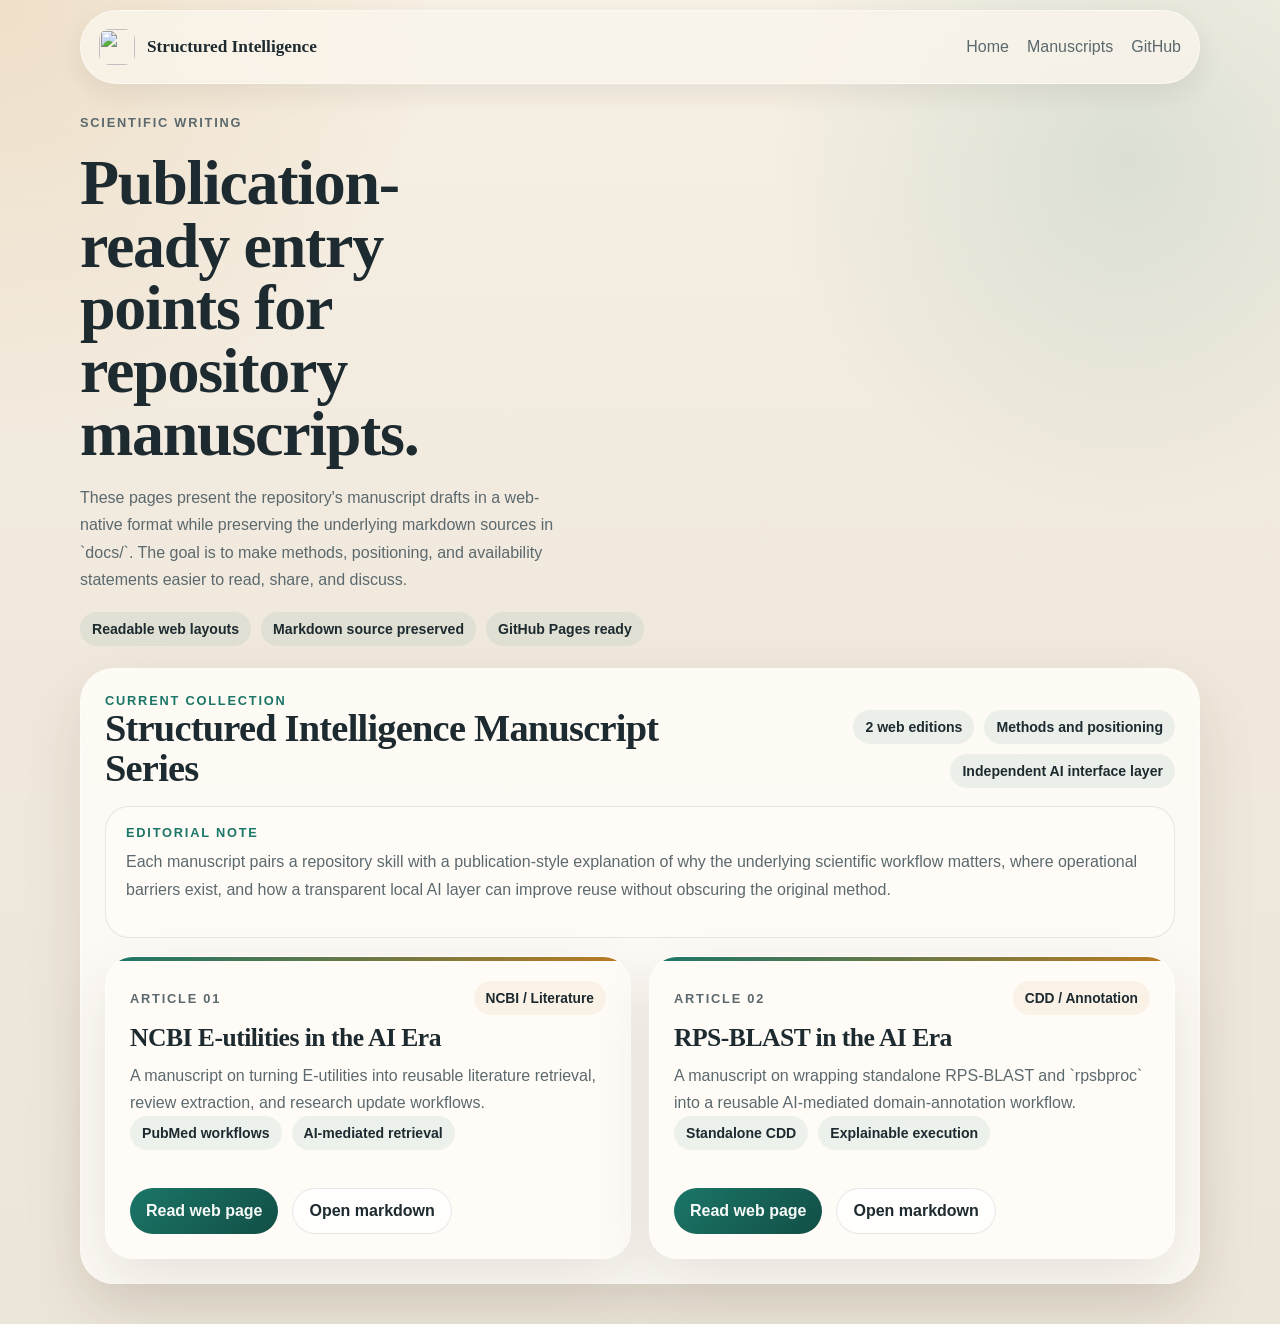
==== manuscripts/index.html @ f94b5e84 "Bind GitHub Pages to scientifictooling.org" ====
<!DOCTYPE html>
<html lang="en">
  <head>
    <meta charset="UTF-8" />
    <meta name="viewport" content="width=device-width, initial-scale=1.0" />
    <title>Structured Intelligence Manuscripts</title>
    <meta
      name="description"
      content="Web versions of Structured Intelligence manuscripts for the scientific community."
    />
    <link rel="canonical" href="https://scientifictooling.org/manuscripts/" />
    <link rel="stylesheet" href="./style.css" />
  </head>
  <body>
    <div class="shell">
      <nav class="topbar" aria-label="Primary">
        <a class="brand" href="../">
          <img src="../logo.svg" alt="" />
          <span>Structured Intelligence</span>
        </a>
        <div class="nav-links">
          <a href="../">Home</a>
          <a href="./">Manuscripts</a>
          <a href="https://github.com/mingzhangyang/structured-intelligence">GitHub</a>
        </div>
      </nav>

      <header class="hero">
        <p class="eyebrow">Scientific Writing</p>
        <h1>Publication-ready entry points for repository manuscripts.</h1>
        <p>
          These pages present the repository's manuscript drafts in a web-native
          format while preserving the underlying markdown sources in `docs/`. The
          goal is to make methods, positioning, and availability statements easier
          to read, share, and discuss.
        </p>
        <div class="hero-pills">
          <span class="meta-pill">Readable web layouts</span>
          <span class="meta-pill">Markdown source preserved</span>
          <span class="meta-pill">GitHub Pages ready</span>
        </div>
      </header>

      <section class="publication-frame">
        <div class="publication-header">
          <div>
            <p class="eyebrow">Current Collection</p>
            <h2>Structured Intelligence Manuscript Series</h2>
          </div>
          <div class="publication-meta">
            <span class="meta-pill">2 web editions</span>
            <span class="meta-pill">Methods and positioning</span>
            <span class="meta-pill">Independent AI interface layer</span>
          </div>
        </div>

        <div class="editor-note">
          <p class="eyebrow">Editorial Note</p>
          <p>
            Each manuscript pairs a repository skill with a publication-style explanation
            of why the underlying scientific workflow matters, where operational barriers
            exist, and how a transparent local AI layer can improve reuse without obscuring
            the original method.
          </p>
        </div>

        <main class="card-grid publication-grid">
          <article class="card card-feature publication-card">
            <div class="publication-kicker">
              <p class="eyebrow">Article 01</p>
              <span class="issue-pill">NCBI / Literature</span>
            </div>
            <h2>NCBI E-utilities in the AI Era</h2>
            <p>
              A manuscript on turning E-utilities into reusable literature retrieval,
              review extraction, and research update workflows.
            </p>
            <div class="article-meta">
              <span class="meta-pill">PubMed workflows</span>
              <span class="meta-pill">AI-mediated retrieval</span>
            </div>
            <div class="card-links">
              <a class="button button-primary" href="./ncbi-eutilities-assistant/">Read web page</a>
              <a class="button button-secondary" href="../ncbi-eutilities-assistant-manuscript.md">Open markdown</a>
            </div>
          </article>

          <article class="card card-feature publication-card">
            <div class="publication-kicker">
              <p class="eyebrow">Article 02</p>
              <span class="issue-pill">CDD / Annotation</span>
            </div>
            <h2>RPS-BLAST in the AI Era</h2>
            <p>
              A manuscript on wrapping standalone RPS-BLAST and `rpsbproc` into a
              reusable AI-mediated domain-annotation workflow.
            </p>
            <div class="article-meta">
              <span class="meta-pill">Standalone CDD</span>
              <span class="meta-pill">Explainable execution</span>
            </div>
            <div class="card-links">
              <a class="button button-primary" href="./rpsblast-assistant/">Read web page</a>
              <a class="button button-secondary" href="../rpsblast-assistant-manuscript.md">Open markdown</a>
            </div>
          </article>
        </main>
      </section>
    </div>
  </body>
</html>
---- manuscripts/style.css ----
:root {
  --bg: #f6efe2;
  --paper: rgba(255, 252, 247, 0.88);
  --paper-strong: rgba(255, 252, 247, 0.96);
  --ink: #1d2a2f;
  --muted: #5b696e;
  --teal: #1b7668;
  --gold: #bd7b22;
  --line: rgba(29, 42, 47, 0.1);
  --shadow: 0 24px 60px rgba(45, 35, 20, 0.1);
  --max-width: 1120px;
}

* {
  box-sizing: border-box;
}

html {
  scroll-behavior: smooth;
}

body {
  margin: 0;
  color: var(--ink);
  font-family: "Avenir Next", "Segoe UI", "Helvetica Neue", sans-serif;
  background:
    radial-gradient(circle at top left, rgba(189, 123, 34, 0.14), transparent 24%),
    radial-gradient(circle at 88% 12%, rgba(27, 118, 104, 0.12), transparent 22%),
    linear-gradient(180deg, #f7f0e4 0%, #f0e8dc 50%, #ece5d9 100%);
}

a {
  color: var(--teal);
}

.shell {
  width: min(calc(100% - 28px), var(--max-width));
  margin: 0 auto;
}

.topbar {
  position: sticky;
  top: 0;
  z-index: 5;
  display: flex;
  justify-content: space-between;
  align-items: center;
  gap: 16px;
  margin-top: 10px;
  padding: 14px 18px;
  border-radius: 999px;
  background: rgba(250, 245, 236, 0.78);
  backdrop-filter: blur(12px);
  border: 1px solid rgba(255, 255, 255, 0.52);
  box-shadow: 0 10px 26px rgba(45, 35, 20, 0.08);
}

.brand {
  display: inline-flex;
  align-items: center;
  gap: 12px;
  color: inherit;
  text-decoration: none;
  font-family: "Iowan Old Style", "Palatino Linotype", Georgia, serif;
  font-size: 1.08rem;
  font-weight: 700;
}

.brand img {
  width: 36px;
  height: 36px;
  border-radius: 10px;
}

.nav-links {
  display: flex;
  flex-wrap: wrap;
  gap: 18px;
}

.nav-links a {
  min-height: 44px;
  display: inline-flex;
  align-items: center;
  color: var(--muted);
  text-decoration: none;
}

.hero {
  display: grid;
  gap: 18px;
  padding: 28px 0 22px;
}

.hero-pills {
  display: flex;
  flex-wrap: wrap;
  gap: 10px;
}

.publication-frame {
  display: grid;
  gap: 18px;
  padding: 24px;
  margin-bottom: 40px;
  border-radius: 34px;
  background: var(--paper);
  border: 1px solid rgba(255, 255, 255, 0.54);
  box-shadow: var(--shadow);
}

.publication-header {
  display: flex;
  justify-content: space-between;
  align-items: end;
  gap: 18px;
}

.publication-header h2 {
  font-size: clamp(1.8rem, 3vw, 2.6rem);
  line-height: 1.05;
}

.publication-meta {
  display: flex;
  flex-wrap: wrap;
  gap: 10px;
  justify-content: flex-end;
}

.editor-note {
  padding: 18px 20px;
  border-radius: 24px;
  background: var(--paper-strong);
  border: 1px solid var(--line);
}

.editor-note p:last-child {
  margin-top: 8px;
  color: var(--muted);
  line-height: 1.72;
}

.eyebrow {
  margin: 0;
  color: var(--teal);
  font-size: 0.8rem;
  font-weight: 800;
  letter-spacing: 0.14em;
  text-transform: uppercase;
}

h1,
h2,
h3,
h4,
h5,
h6 {
  margin: 0;
  font-family: "Iowan Old Style", "Palatino Linotype", Georgia, serif;
  letter-spacing: -0.02em;
}

.hero h1 {
  font-size: clamp(2.6rem, 5vw, 4.8rem);
  line-height: 0.98;
  max-width: 10ch;
}

.hero p {
  max-width: 56ch;
  margin: 0;
  color: var(--muted);
  line-height: 1.72;
}

.card-grid {
  display: grid;
  grid-template-columns: repeat(2, minmax(0, 1fr));
  gap: 18px;
  padding-bottom: 40px;
}

.publication-grid {
  padding-bottom: 0;
}

.card,
.article-shell {
  background: var(--paper);
  border: 1px solid rgba(255, 255, 255, 0.54);
  box-shadow: var(--shadow);
}

.card {
  padding: 24px;
  border-radius: 28px;
}

.card-feature {
  position: relative;
  overflow: hidden;
}

.card-feature::before {
  content: "";
  position: absolute;
  inset: 0 0 auto 0;
  height: 4px;
  background: linear-gradient(90deg, var(--teal), var(--gold));
}

.publication-card {
  display: grid;
  align-content: start;
  gap: 0;
  min-height: 280px;
}

.publication-kicker {
  display: flex;
  justify-content: space-between;
  align-items: center;
  gap: 12px;
}

.issue-pill {
  min-height: 34px;
  padding: 0 12px;
  display: inline-flex;
  align-items: center;
  border-radius: 999px;
  background: rgba(189, 123, 34, 0.08);
  color: var(--ink);
  font-size: 0.86rem;
  font-weight: 700;
}

.card p {
  margin: 0;
  color: var(--muted);
  line-height: 1.65;
}

.card h2 {
  margin: 8px 0 10px;
  font-size: 1.6rem;
}

.card-links {
  display: flex;
  flex-wrap: wrap;
  gap: 14px;
  margin-top: 18px;
}

.button {
  display: inline-flex;
  align-items: center;
  justify-content: center;
  min-height: 46px;
  padding: 0 16px;
  border-radius: 999px;
  text-decoration: none;
  font-weight: 700;
}

.button-primary {
  background: linear-gradient(135deg, var(--teal) 0%, #124e45 100%);
  color: #f8faf8;
}

.button-secondary {
  background: rgba(255, 255, 255, 0.62);
  border: 1px solid var(--line);
  color: var(--ink);
}

.article-shell {
  padding: 26px;
  border-radius: 30px;
  margin: 22px 0 40px;
}

.article-layout {
  display: grid;
  grid-template-columns: minmax(240px, 280px) minmax(0, 1fr);
  gap: 28px;
  align-items: start;
}

.article-meta {
  display: flex;
  flex-wrap: wrap;
  gap: 10px;
  margin-bottom: 20px;
}

.meta-pill {
  min-height: 34px;
  padding: 0 12px;
  display: inline-flex;
  align-items: center;
  border-radius: 999px;
  background: rgba(27, 118, 104, 0.08);
  color: var(--ink);
  font-size: 0.88rem;
  font-weight: 700;
}

.article-content {
  max-width: 760px;
}

.article-side {
  position: sticky;
  top: 88px;
  display: grid;
  gap: 16px;
}

.side-card {
  padding: 20px;
  border-radius: 24px;
  background: var(--paper-strong);
  border: 1px solid var(--line);
}

.side-card h2 {
  margin: 8px 0 10px;
  font-size: 1.45rem;
}

.side-card p {
  margin: 0;
  color: var(--muted);
  line-height: 1.7;
}

.toc-card {
  padding-bottom: 18px;
}

.toc-links {
  display: grid;
  gap: 10px;
  margin-top: 12px;
}

.toc-links p {
  margin: 0;
}

.toc-link {
  display: block;
  padding: 10px 12px;
  border-radius: 14px;
  color: var(--ink);
  text-decoration: none;
  line-height: 1.45;
  background: rgba(27, 118, 104, 0.05);
  border: 1px solid rgba(27, 118, 104, 0.08);
}

.toc-sub {
  margin-left: 14px;
  font-size: 0.94rem;
  color: var(--muted);
}

.article-content h1 {
  margin: 24px 0 16px;
  font-size: clamp(2.2rem, 4vw, 3.2rem);
  line-height: 1.02;
}

.article-content h2 {
  margin: 28px 0 12px;
  font-size: clamp(1.6rem, 3vw, 2.05rem);
  line-height: 1.08;
  scroll-margin-top: 100px;
}

.article-content h3 {
  margin: 20px 0 10px;
  font-size: 1.3rem;
  scroll-margin-top: 100px;
}

.article-content h1:first-child {
  margin-top: 0;
}

.article-content p,
.article-content li {
  color: var(--ink);
  font-size: 1.02rem;
  line-height: 1.78;
}

.article-content ul,
.article-content ol {
  padding-left: 1.35rem;
}

.article-content pre {
  overflow-x: auto;
  padding: 16px;
  border-radius: 18px;
  background: rgba(28, 43, 47, 0.94);
  color: #eff6f2;
}

.article-content a {
  text-underline-offset: 0.16em;
}

.article-content hr {
  border: 0;
  border-top: 1px solid var(--line);
  margin: 30px 0;
}

.article-content code {
  font-family: "SFMono-Regular", Consolas, "Liberation Mono", monospace;
  font-size: 0.92em;
}

.article-content p code,
.article-content li code {
  padding: 0.14em 0.4em;
  border-radius: 8px;
  background: rgba(27, 118, 104, 0.08);
}

@media (max-width: 900px) {
  .card-grid {
    grid-template-columns: 1fr;
  }

  .article-layout {
    grid-template-columns: 1fr;
  }

  .article-side {
    position: static;
  }

  .publication-header {
    flex-direction: column;
    align-items: start;
  }

  .publication-meta {
    justify-content: flex-start;
  }
}

@media (max-width: 720px) {
  .shell {
    width: min(calc(100% - 20px), var(--max-width));
  }

  .topbar {
    flex-direction: column;
    align-items: stretch;
    border-radius: 28px;
  }

  .nav-links {
    flex-wrap: nowrap;
    overflow-x: auto;
    gap: 10px;
    scrollbar-width: none;
  }

  .nav-links::-webkit-scrollbar {
    display: none;
  }

  .nav-links a {
    flex: 0 0 auto;
    padding: 0 14px;
    border-radius: 999px;
    background: rgba(255, 255, 255, 0.62);
    border: 1px solid var(--line);
  }

  .button {
    width: 100%;
  }

  .card-links {
    flex-direction: column;
  }

  .article-shell,
  .card {
    padding: 20px;
  }
}
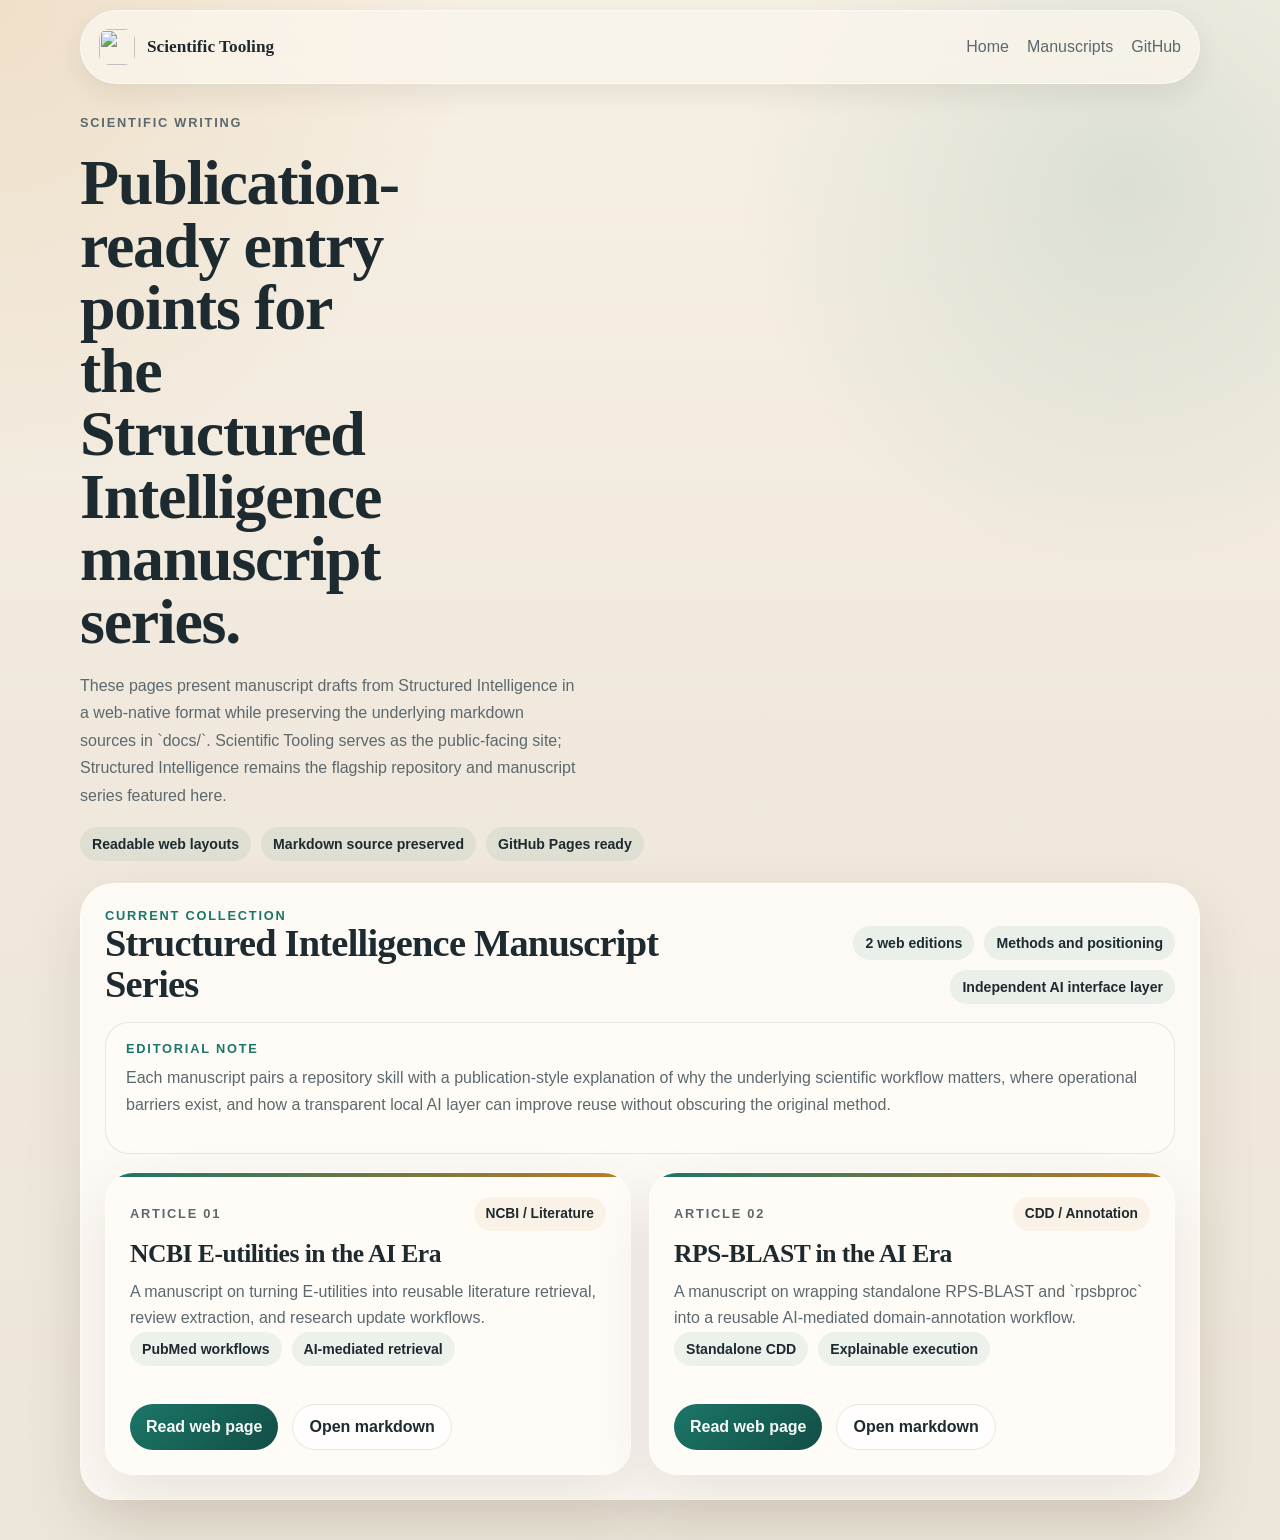
==== commit 28cc3dcb: "Align site branding with Scientific Tooling" ====
--- a/manuscripts/index.html
+++ b/manuscripts/index.html
@@ -3,10 +3,10 @@
   <head>
     <meta charset="UTF-8" />
     <meta name="viewport" content="width=device-width, initial-scale=1.0" />
-    <title>Structured Intelligence Manuscripts</title>
+    <title>Scientific Tooling Manuscripts | Structured Intelligence</title>
     <meta
       name="description"
-      content="Web versions of Structured Intelligence manuscripts for the scientific community."
+      content="Web versions of manuscripts from Structured Intelligence, the flagship repository within Scientific Tooling."
     />
     <link rel="canonical" href="https://scientifictooling.org/manuscripts/" />
     <link rel="stylesheet" href="./style.css" />
@@ -16,23 +16,23 @@
       <nav class="topbar" aria-label="Primary">
         <a class="brand" href="../">
           <img src="../logo.svg" alt="" />
-          <span>Structured Intelligence</span>
+          <span>Scientific Tooling</span>
         </a>
         <div class="nav-links">
           <a href="../">Home</a>
           <a href="./">Manuscripts</a>
-          <a href="https://github.com/mingzhangyang/structured-intelligence">GitHub</a>
+          <a href="https://github.com/Scientific-Tooling/structured-intelligence">GitHub</a>
         </div>
       </nav>
 
       <header class="hero">
         <p class="eyebrow">Scientific Writing</p>
-        <h1>Publication-ready entry points for repository manuscripts.</h1>
+        <h1>Publication-ready entry points for the Structured Intelligence manuscript series.</h1>
         <p>
-          These pages present the repository's manuscript drafts in a web-native
-          format while preserving the underlying markdown sources in `docs/`. The
-          goal is to make methods, positioning, and availability statements easier
-          to read, share, and discuss.
+          These pages present manuscript drafts from Structured Intelligence in a
+          web-native format while preserving the underlying markdown sources in `docs/`.
+          Scientific Tooling serves as the public-facing site; Structured Intelligence
+          remains the flagship repository and manuscript series featured here.
         </p>
         <div class="hero-pills">
           <span class="meta-pill">Readable web layouts</span>
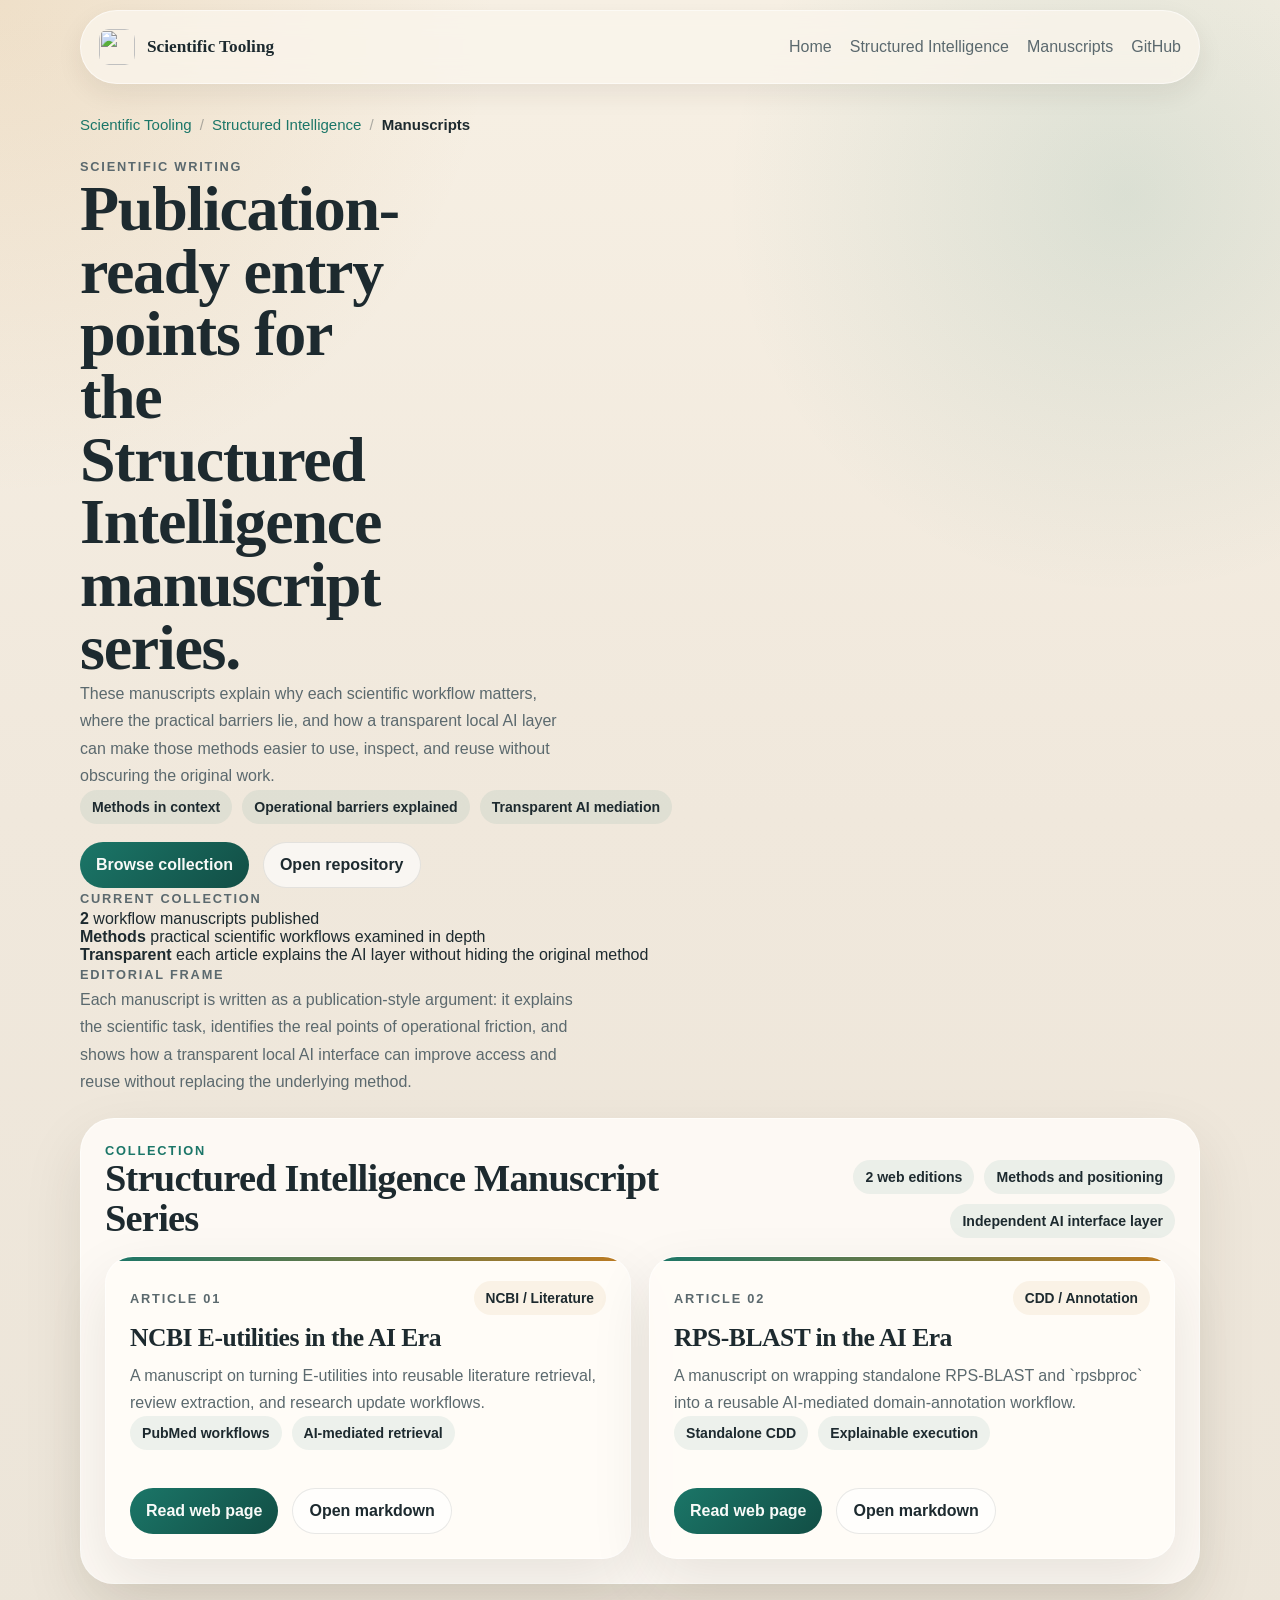
==== commit 02628097: "Refocus public site copy on workflow content" ====
--- a/manuscripts/index.html
+++ b/manuscripts/index.html
@@ -3,65 +3,101 @@
   <head>
     <meta charset="UTF-8" />
     <meta name="viewport" content="width=device-width, initial-scale=1.0" />
-    <title>Scientific Tooling Manuscripts | Structured Intelligence</title>
+    <title>Structured Intelligence Manuscripts | Scientific Tooling</title>
     <meta
       name="description"
-      content="Web versions of manuscripts from Structured Intelligence, the flagship repository within Scientific Tooling."
+      content="Structured Intelligence manuscripts on scientific workflows, practical barriers, and transparent local AI mediation."
     />
-    <link rel="canonical" href="https://scientifictooling.org/manuscripts/" />
+    <link rel="canonical" href="https://scientifictooling.org/structured-intelligence/manuscripts/" />
+    <link rel="stylesheet" href="./theme.css" />
     <link rel="stylesheet" href="./style.css" />
   </head>
   <body>
     <div class="shell">
       <nav class="topbar" aria-label="Primary">
-        <a class="brand" href="../">
+        <a class="brand" href="https://scientifictooling.org/">
           <img src="../logo.svg" alt="" />
           <span>Scientific Tooling</span>
         </a>
         <div class="nav-links">
-          <a href="../">Home</a>
+          <a href="https://scientifictooling.org/">Home</a>
+          <a href="../">Structured Intelligence</a>
           <a href="./">Manuscripts</a>
           <a href="https://github.com/Scientific-Tooling/structured-intelligence">GitHub</a>
         </div>
       </nav>
 
       <header class="hero">
-        <p class="eyebrow">Scientific Writing</p>
-        <h1>Publication-ready entry points for the Structured Intelligence manuscript series.</h1>
-        <p>
-          These pages present manuscript drafts from Structured Intelligence in a
-          web-native format while preserving the underlying markdown sources in `docs/`.
-          Scientific Tooling serves as the public-facing site; Structured Intelligence
-          remains the flagship repository and manuscript series featured here.
+        <p class="brand-line" aria-label="Site hierarchy">
+          <a href="https://scientifictooling.org/">Scientific Tooling</a>
+          <span>/</span>
+          <a href="../">Structured Intelligence</a>
+          <span>/</span>
+          <strong>Manuscripts</strong>
         </p>
-        <div class="hero-pills">
-          <span class="meta-pill">Readable web layouts</span>
-          <span class="meta-pill">Markdown source preserved</span>
-          <span class="meta-pill">GitHub Pages ready</span>
+        <div class="hero-layout">
+          <div class="hero-main">
+            <p class="eyebrow">Scientific Writing</p>
+            <h1 class="title-hero title-hero--wide">Publication-ready entry points for the Structured Intelligence manuscript series.</h1>
+            <p class="lede">
+              These manuscripts explain why each scientific workflow matters, where the
+              practical barriers lie, and how a transparent local AI layer can make those
+              methods easier to use, inspect, and reuse without obscuring the original work.
+            </p>
+            <div class="hero-pills">
+              <span class="meta-pill">Methods in context</span>
+              <span class="meta-pill">Operational barriers explained</span>
+              <span class="meta-pill">Transparent AI mediation</span>
+            </div>
+            <div class="card-links hero-links">
+              <a class="button button-primary" href="#collection">Browse collection</a>
+              <a class="button button-secondary" href="https://github.com/Scientific-Tooling/structured-intelligence">Open repository</a>
+            </div>
+          </div>
+
+          <aside class="hero-side" aria-label="Collection summary">
+            <section class="hero-side-card">
+              <p class="eyebrow">Current Collection</p>
+              <div class="hero-stat-grid">
+                <article class="hero-stat">
+                  <strong>2</strong>
+                  <span>workflow manuscripts published</span>
+                </article>
+                <article class="hero-stat">
+                  <strong>Methods</strong>
+                  <span>practical scientific workflows examined in depth</span>
+                </article>
+                <article class="hero-stat">
+                  <strong>Transparent</strong>
+                  <span>each article explains the AI layer without hiding the original method</span>
+                </article>
+              </div>
+            </section>
+
+            <section class="hero-side-card hero-side-note">
+              <p class="eyebrow">Editorial Frame</p>
+              <p>
+                Each manuscript is written as a publication-style argument: it explains the
+                scientific task, identifies the real points of operational friction, and shows
+                how a transparent local AI interface can improve access and reuse without
+                replacing the underlying method.
+              </p>
+            </section>
+          </aside>
         </div>
       </header>
 
-      <section class="publication-frame">
+      <section class="publication-frame" id="collection">
         <div class="publication-header">
           <div>
-            <p class="eyebrow">Current Collection</p>
-            <h2>Structured Intelligence Manuscript Series</h2>
+            <p class="eyebrow">Collection</p>
+            <h2 class="title-section">Structured Intelligence Manuscript Series</h2>
           </div>
           <div class="publication-meta">
             <span class="meta-pill">2 web editions</span>
             <span class="meta-pill">Methods and positioning</span>
             <span class="meta-pill">Independent AI interface layer</span>
           </div>
-        </div>
-
-        <div class="editor-note">
-          <p class="eyebrow">Editorial Note</p>
-          <p>
-            Each manuscript pairs a repository skill with a publication-style explanation
-            of why the underlying scientific workflow matters, where operational barriers
-            exist, and how a transparent local AI layer can improve reuse without obscuring
-            the original method.
-          </p>
         </div>
 
         <main class="card-grid publication-grid">
--- a/manuscripts/style.css
+++ b/manuscripts/style.css
@@ -92,6 +92,31 @@
   padding: 28px 0 22px;
 }
 
+.brand-line {
+  display: flex;
+  flex-wrap: wrap;
+  align-items: center;
+  gap: 8px;
+  margin: 0;
+  color: var(--muted);
+  font-size: 0.94rem;
+  line-height: 1.5;
+}
+
+.brand-line a {
+  color: var(--teal);
+  text-decoration: none;
+}
+
+.brand-line span {
+  color: rgba(29, 42, 47, 0.34);
+}
+
+.brand-line strong {
+  color: var(--ink);
+  font-weight: 700;
+}
+
 .hero-pills {
   display: flex;
   flex-wrap: wrap;
@@ -486,6 +511,10 @@
     border: 1px solid var(--line);
   }
 
+  .brand-line {
+    font-size: 0.88rem;
+  }
+
   .button {
     width: 100%;
   }
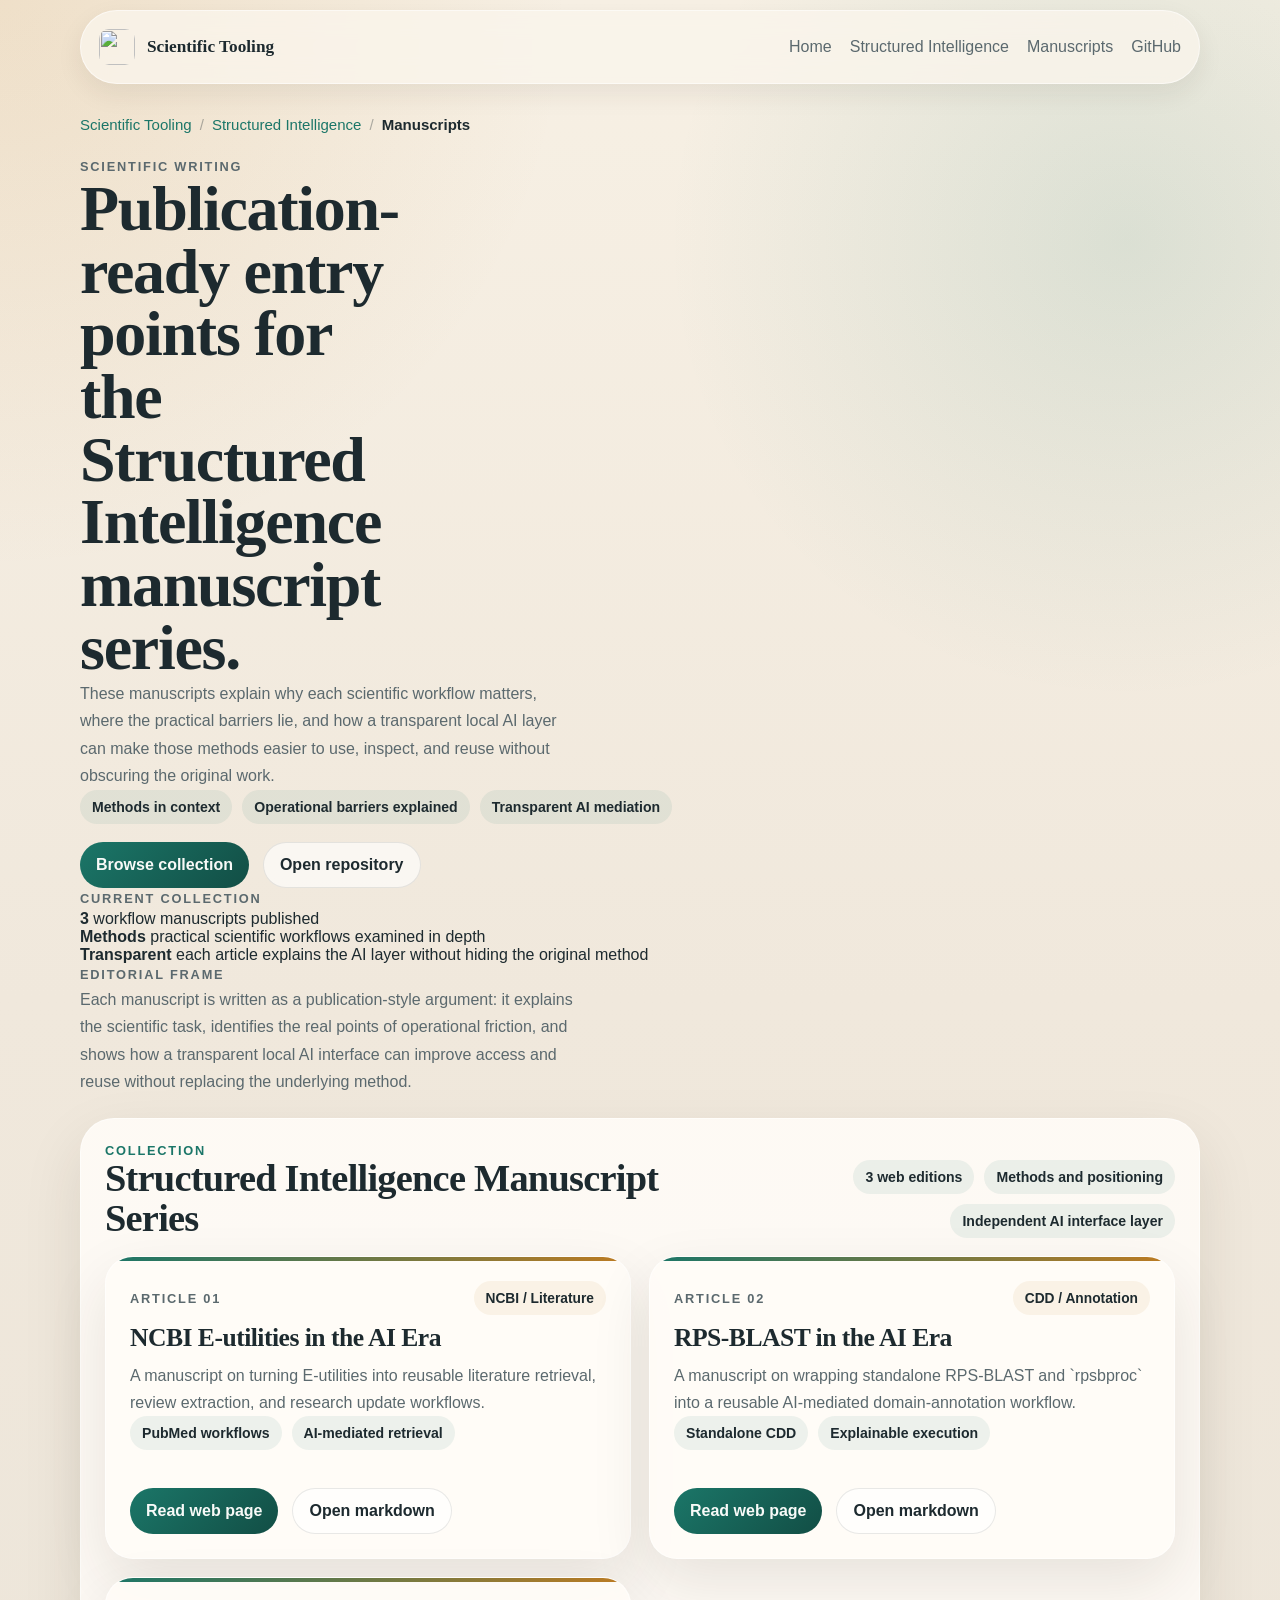
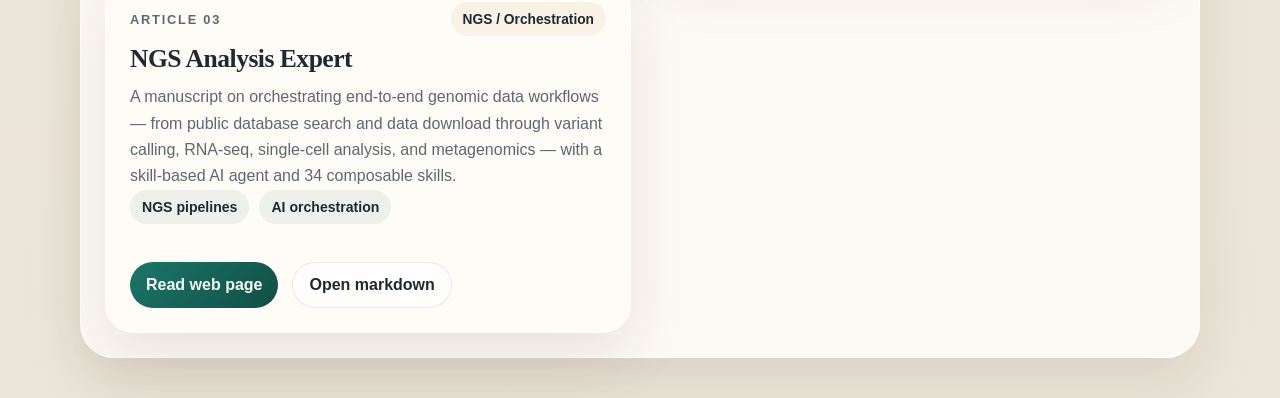
==== commit 9abe3053: "Add NGS data lifecycle skills, manuscript, and wire to web pages - Add 8 public database and downloa" ====
--- a/manuscripts/index.html
+++ b/manuscripts/index.html
@@ -60,7 +60,7 @@
               <p class="eyebrow">Current Collection</p>
               <div class="hero-stat-grid">
                 <article class="hero-stat">
-                  <strong>2</strong>
+                  <strong>3</strong>
                   <span>workflow manuscripts published</span>
                 </article>
                 <article class="hero-stat">
@@ -94,7 +94,7 @@
             <h2 class="title-section">Structured Intelligence Manuscript Series</h2>
           </div>
           <div class="publication-meta">
-            <span class="meta-pill">2 web editions</span>
+            <span class="meta-pill">3 web editions</span>
             <span class="meta-pill">Methods and positioning</span>
             <span class="meta-pill">Independent AI interface layer</span>
           </div>
@@ -117,7 +117,7 @@
             </div>
             <div class="card-links">
               <a class="button button-primary" href="./ncbi-eutilities-assistant/">Read web page</a>
-              <a class="button button-secondary" href="../ncbi-eutilities-assistant-manuscript.md">Open markdown</a>
+              <a class="button button-secondary" href="../docs/articles/ncbi-eutilities-assistant.md">Open markdown</a>
             </div>
           </article>
 
@@ -137,7 +137,28 @@
             </div>
             <div class="card-links">
               <a class="button button-primary" href="./rpsblast-assistant/">Read web page</a>
-              <a class="button button-secondary" href="../rpsblast-assistant-manuscript.md">Open markdown</a>
+              <a class="button button-secondary" href="../docs/articles/rpsblast-assistant.md">Open markdown</a>
+            </div>
+          </article>
+
+          <article class="card card-feature publication-card">
+            <div class="publication-kicker">
+              <p class="eyebrow">Article 03</p>
+              <span class="issue-pill">NGS / Orchestration</span>
+            </div>
+            <h2>NGS Analysis Expert</h2>
+            <p>
+              A manuscript on orchestrating end-to-end genomic data workflows — from public
+              database search and data download through variant calling, RNA-seq, single-cell
+              analysis, and metagenomics — with a skill-based AI agent and 34 composable skills.
+            </p>
+            <div class="article-meta">
+              <span class="meta-pill">NGS pipelines</span>
+              <span class="meta-pill">AI orchestration</span>
+            </div>
+            <div class="card-links">
+              <a class="button button-primary" href="./ngs-analysis-expert/">Read web page</a>
+              <a class="button button-secondary" href="../docs/articles/ngs-analysis-expert.md">Open markdown</a>
             </div>
           </article>
         </main>
